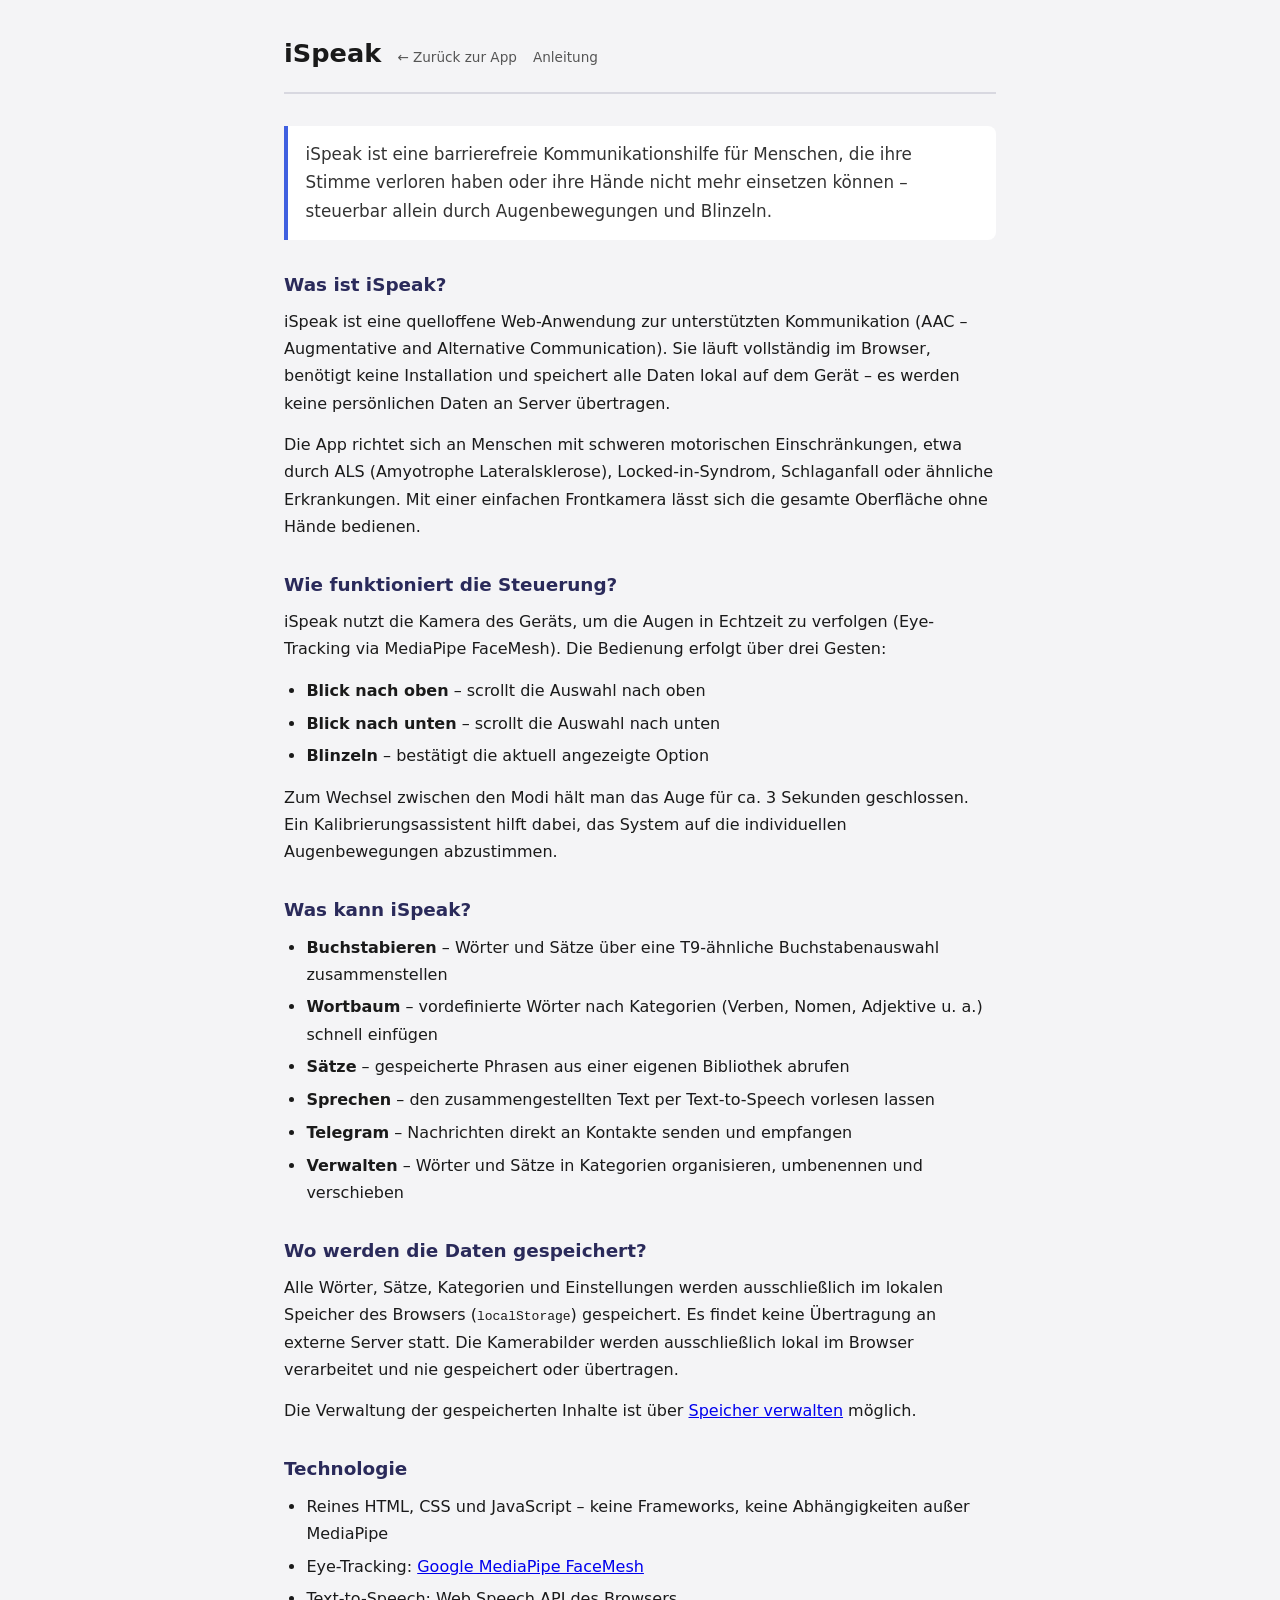
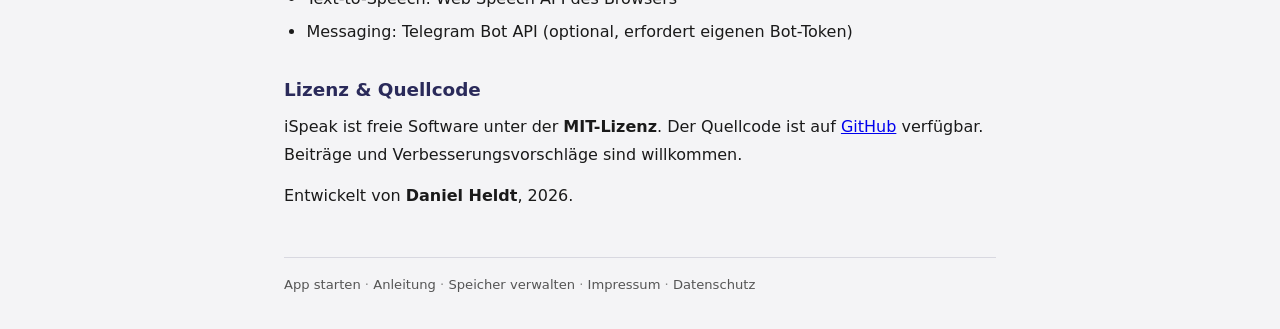
==== about.html @ f2aea65a "adding about.html and anleitung.html" ====
<!DOCTYPE html>
<html lang="de">
<head>
  <meta charset="UTF-8">
  <meta name="viewport" content="width=device-width, initial-scale=1.0">
  <title>iSpeak – Über die App</title>
  <style>
    *, *::before, *::after { margin: 0; padding: 0; box-sizing: border-box; }
    body {
      font-family: system-ui, sans-serif;
      background: #f4f4f6;
      color: #1a1a1a;
      padding: 2rem 1.5rem;
      max-width: 760px;
      margin: 0 auto;
      line-height: 1.7;
    }
    header {
      display: flex;
      align-items: baseline;
      gap: 1rem;
      margin-bottom: 2rem;
      border-bottom: 2px solid #d8d8e0;
      padding-bottom: 1rem;
    }
    header h1 { font-size: 1.6rem; }
    header a   { font-size: 0.85rem; color: #555; text-decoration: none; }
    header a:hover { text-decoration: underline; }
    h2 { font-size: 1.15rem; margin: 1.8rem 0 0.5rem; color: #2a2a5a; }
    p  { margin-bottom: 0.9rem; }
    ul { padding-left: 1.4rem; margin-bottom: 0.9rem; }
    li { margin-bottom: 0.35rem; }
    .lead {
      font-size: 1.05rem;
      color: #333;
      background: #fff;
      border-left: 4px solid #4060e0;
      padding: 0.9rem 1.1rem;
      border-radius: 0 8px 8px 0;
      margin-bottom: 1.5rem;
    }
    footer {
      margin-top: 3rem;
      padding-top: 1rem;
      border-top: 1px solid #d8d8e0;
      font-size: 0.82rem;
      color: #888;
    }
    footer a { color: #555; text-decoration: none; }
    footer a:hover { text-decoration: underline; }
  </style>
</head>
<body>

<header>
  <h1>iSpeak</h1>
  <a href="index.html">← Zurück zur App</a>
  <a href="anleitung.html">Anleitung</a>
</header>

<div class="lead">
  iSpeak ist eine barrierefreie Kommunikationshilfe für Menschen, die ihre Stimme verloren haben oder ihre Hände nicht mehr einsetzen können – steuerbar allein durch Augenbewegungen und Blinzeln.
</div>

<h2>Was ist iSpeak?</h2>
<p>
  iSpeak ist eine quelloffene Web-Anwendung zur unterstützten Kommunikation (AAC – Augmentative and Alternative Communication). Sie läuft vollständig im Browser, benötigt keine Installation und speichert alle Daten lokal auf dem Gerät – es werden keine persönlichen Daten an Server übertragen.
</p>
<p>
  Die App richtet sich an Menschen mit schweren motorischen Einschränkungen, etwa durch ALS (Amyotrophe Lateralsklerose), Locked-in-Syndrom, Schlaganfall oder ähnliche Erkrankungen. Mit einer einfachen Frontkamera lässt sich die gesamte Oberfläche ohne Hände bedienen.
</p>

<h2>Wie funktioniert die Steuerung?</h2>
<p>
  iSpeak nutzt die Kamera des Geräts, um die Augen in Echtzeit zu verfolgen (Eye-Tracking via MediaPipe FaceMesh). Die Bedienung erfolgt über drei Gesten:
</p>
<ul>
  <li><strong>Blick nach oben</strong> – scrollt die Auswahl nach oben</li>
  <li><strong>Blick nach unten</strong> – scrollt die Auswahl nach unten</li>
  <li><strong>Blinzeln</strong> – bestätigt die aktuell angezeigte Option</li>
</ul>
<p>
  Zum Wechsel zwischen den Modi hält man das Auge für ca. 3 Sekunden geschlossen. Ein Kalibrierungsassistent hilft dabei, das System auf die individuellen Augenbewegungen abzustimmen.
</p>

<h2>Was kann iSpeak?</h2>
<ul>
  <li><strong>Buchstabieren</strong> – Wörter und Sätze über eine T9-ähnliche Buchstabenauswahl zusammenstellen</li>
  <li><strong>Wortbaum</strong> – vordefinierte Wörter nach Kategorien (Verben, Nomen, Adjektive u. a.) schnell einfügen</li>
  <li><strong>Sätze</strong> – gespeicherte Phrasen aus einer eigenen Bibliothek abrufen</li>
  <li><strong>Sprechen</strong> – den zusammengestellten Text per Text-to-Speech vorlesen lassen</li>
  <li><strong>Telegram</strong> – Nachrichten direkt an Kontakte senden und empfangen</li>
  <li><strong>Verwalten</strong> – Wörter und Sätze in Kategorien organisieren, umbenennen und verschieben</li>
</ul>

<h2>Wo werden die Daten gespeichert?</h2>
<p>
  Alle Wörter, Sätze, Kategorien und Einstellungen werden ausschließlich im lokalen Speicher des Browsers (<code>localStorage</code>) gespeichert. Es findet keine Übertragung an externe Server statt. Die Kamerabilder werden ausschließlich lokal im Browser verarbeitet und nie gespeichert oder übertragen.
</p>
<p>
  Die Verwaltung der gespeicherten Inhalte ist über <a href="storage.html">Speicher verwalten</a> möglich.
</p>

<h2>Technologie</h2>
<ul>
  <li>Reines HTML, CSS und JavaScript – keine Frameworks, keine Abhängigkeiten außer MediaPipe</li>
  <li>Eye-Tracking: <a href="https://google.github.io/mediapipe/" target="_blank" rel="noopener">Google MediaPipe FaceMesh</a></li>
  <li>Text-to-Speech: Web Speech API des Browsers</li>
  <li>Messaging: Telegram Bot API (optional, erfordert eigenen Bot-Token)</li>
</ul>

<h2>Lizenz &amp; Quellcode</h2>
<p>
  iSpeak ist freie Software unter der <strong>MIT-Lizenz</strong>. Der Quellcode ist auf
  <a href="https://github.com/dheldt/iSpeak/" target="_blank" rel="noopener">GitHub</a> verfügbar.
  Beiträge und Verbesserungsvorschläge sind willkommen.
</p>
<p>Entwickelt von <strong>Daniel Heldt</strong>, 2026.</p>

<footer>
  <a href="index.html">App starten</a> ·
  <a href="anleitung.html">Anleitung</a> ·
  <a href="storage.html">Speicher verwalten</a> ·
  <a href="impressum.html">Impressum</a> ·
  <a href="datenschutzerklaerung.html">Datenschutz</a>
</footer>

</body>
</html>
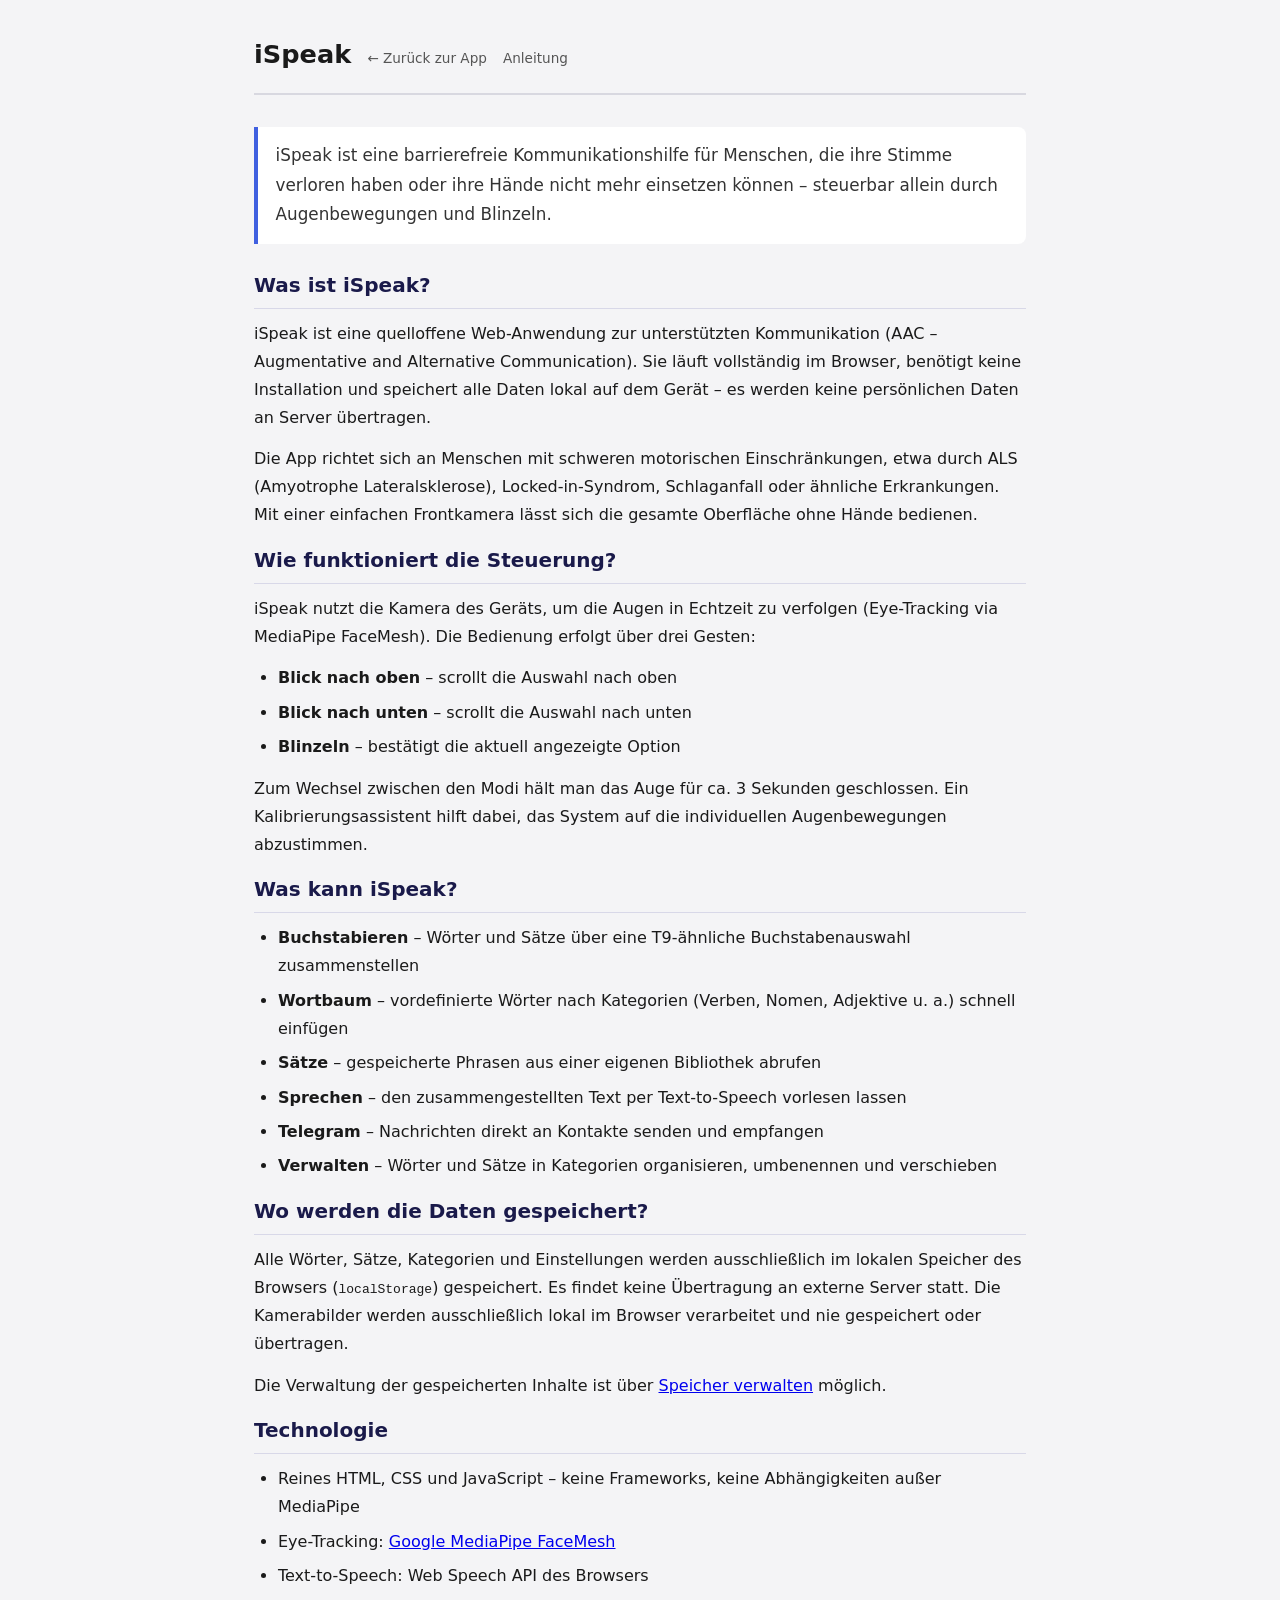
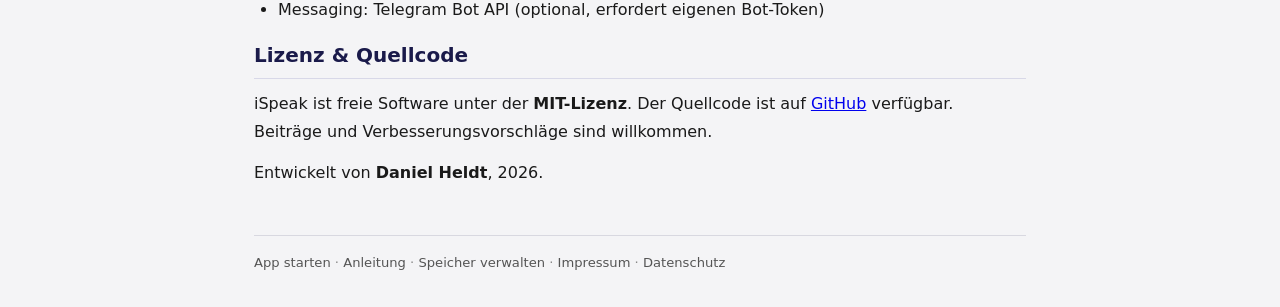
==== commit eee012ee: "extracting css" ====
--- a/about.html
+++ b/about.html
@@ -4,51 +4,7 @@
   <meta charset="UTF-8">
   <meta name="viewport" content="width=device-width, initial-scale=1.0">
   <title>iSpeak – Über die App</title>
-  <style>
-    *, *::before, *::after { margin: 0; padding: 0; box-sizing: border-box; }
-    body {
-      font-family: system-ui, sans-serif;
-      background: #f4f4f6;
-      color: #1a1a1a;
-      padding: 2rem 1.5rem;
-      max-width: 760px;
-      margin: 0 auto;
-      line-height: 1.7;
-    }
-    header {
-      display: flex;
-      align-items: baseline;
-      gap: 1rem;
-      margin-bottom: 2rem;
-      border-bottom: 2px solid #d8d8e0;
-      padding-bottom: 1rem;
-    }
-    header h1 { font-size: 1.6rem; }
-    header a   { font-size: 0.85rem; color: #555; text-decoration: none; }
-    header a:hover { text-decoration: underline; }
-    h2 { font-size: 1.15rem; margin: 1.8rem 0 0.5rem; color: #2a2a5a; }
-    p  { margin-bottom: 0.9rem; }
-    ul { padding-left: 1.4rem; margin-bottom: 0.9rem; }
-    li { margin-bottom: 0.35rem; }
-    .lead {
-      font-size: 1.05rem;
-      color: #333;
-      background: #fff;
-      border-left: 4px solid #4060e0;
-      padding: 0.9rem 1.1rem;
-      border-radius: 0 8px 8px 0;
-      margin-bottom: 1.5rem;
-    }
-    footer {
-      margin-top: 3rem;
-      padding-top: 1rem;
-      border-top: 1px solid #d8d8e0;
-      font-size: 0.82rem;
-      color: #888;
-    }
-    footer a { color: #555; text-decoration: none; }
-    footer a:hover { text-decoration: underline; }
-  </style>
+  <link rel="stylesheet" href="css/pages.css">
 </head>
 <body>
 
--- a/css/pages.css
+++ b/css/pages.css
@@ -0,0 +1,133 @@
+*, *::before, *::after { margin: 0; padding: 0; box-sizing: border-box; }
+
+body {
+  font-family: system-ui, sans-serif;
+  background: #f4f4f6;
+  color: #1a1a1a;
+  padding: 2rem 1.5rem;
+  max-width: 820px;
+  margin: 0 auto;
+  line-height: 1.75;
+}
+
+header {
+  display: flex;
+  align-items: baseline;
+  gap: 1rem;
+  flex-wrap: wrap;
+  margin-bottom: 2rem;
+  border-bottom: 2px solid #d8d8e0;
+  padding-bottom: 1rem;
+}
+header h1 { font-size: 1.6rem; }
+header a   { font-size: 0.85rem; color: #555; text-decoration: none; }
+header a:hover { text-decoration: underline; }
+
+h2 {
+  font-size: 1.25rem;
+  color: #1a1a4a;
+  margin-bottom: 0.7rem;
+  padding-bottom: 0.3rem;
+  border-bottom: 1px solid #d8d8e8;
+}
+h3 { font-size: 1rem; color: #333; margin: 1.2rem 0 0.4rem; }
+p  { margin-bottom: 0.85rem; }
+ul, ol { padding-left: 1.5rem; margin-bottom: 0.85rem; }
+li { margin-bottom: 0.4rem; }
+
+/* Lead callout (about.html) */
+.lead {
+  font-size: 1.05rem;
+  color: #333;
+  background: #fff;
+  border-left: 4px solid #4060e0;
+  padding: 0.9rem 1.1rem;
+  border-radius: 0 8px 8px 0;
+  margin-bottom: 1.5rem;
+}
+
+/* Table of contents (anleitung.html) */
+nav.toc {
+  background: #fff;
+  border: 1px solid #dde;
+  border-radius: 8px;
+  padding: 1rem 1.4rem;
+  margin-bottom: 2.5rem;
+}
+nav.toc h2 { font-size: 0.95rem; text-transform: uppercase; letter-spacing: 0.06em; color: #888; margin-bottom: 0.6rem; border: none; padding: 0; }
+nav.toc ol { padding-left: 1.4rem; }
+nav.toc li { margin-bottom: 0.2rem; }
+nav.toc a  { color: #4060e0; text-decoration: none; font-size: 0.9rem; }
+nav.toc a:hover { text-decoration: underline; }
+
+/* Sections */
+section { margin-bottom: 2.8rem; }
+
+/* Key / gesture badges */
+.kbd {
+  display: inline-block;
+  background: #e8e8f0;
+  border: 1px solid #c8c8d8;
+  border-radius: 4px;
+  padding: 1px 7px;
+  font-size: 0.82rem;
+  font-family: monospace;
+  white-space: nowrap;
+}
+.gesture {
+  display: inline-block;
+  background: #e8f0ff;
+  border: 1px solid #b8c8f0;
+  border-radius: 4px;
+  padding: 1px 8px;
+  font-size: 0.82rem;
+  white-space: nowrap;
+}
+
+/* Info / tip boxes */
+.tip {
+  background: #f0f8f0;
+  border-left: 4px solid #2a9a4a;
+  padding: 0.7rem 1rem;
+  border-radius: 0 6px 6px 0;
+  margin-bottom: 1rem;
+  font-size: 0.92rem;
+}
+.note {
+  background: #f8f4e8;
+  border-left: 4px solid #c08020;
+  padding: 0.7rem 1rem;
+  border-radius: 0 6px 6px 0;
+  margin-bottom: 1rem;
+  font-size: 0.92rem;
+}
+
+/* Tables */
+table {
+  width: 100%;
+  border-collapse: collapse;
+  margin-bottom: 1rem;
+  font-size: 0.9rem;
+}
+th {
+  background: #eeeef6;
+  text-align: left;
+  padding: 0.45rem 0.8rem;
+  border-bottom: 2px solid #d0d0e0;
+}
+td {
+  padding: 0.4rem 0.8rem;
+  border-bottom: 1px solid #e8e8f0;
+  vertical-align: top;
+}
+tr:last-child td { border-bottom: none; }
+
+footer {
+  margin-top: 3rem;
+  padding-top: 1rem;
+  border-top: 1px solid #d8d8e0;
+  font-size: 0.82rem;
+  color: #888;
+}
+footer a { color: #555; text-decoration: none; }
+footer a:hover { text-decoration: underline; }
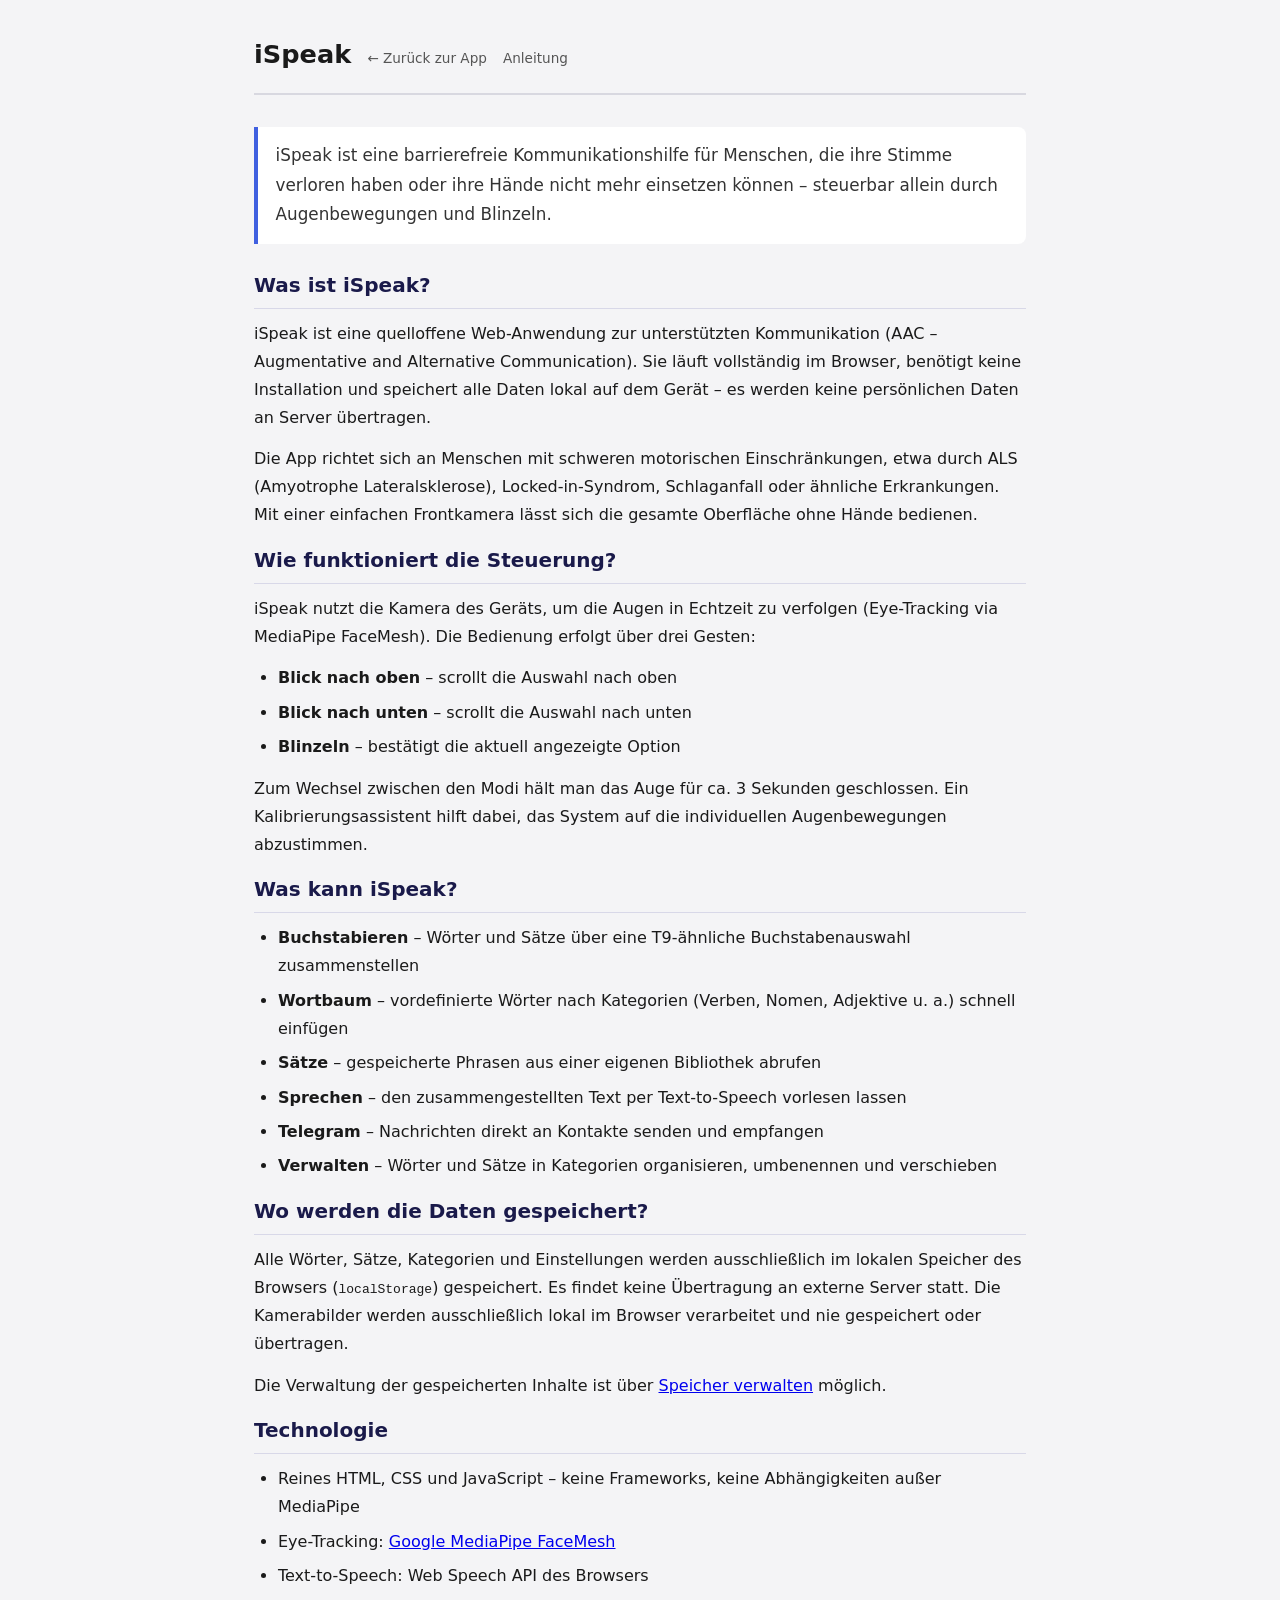
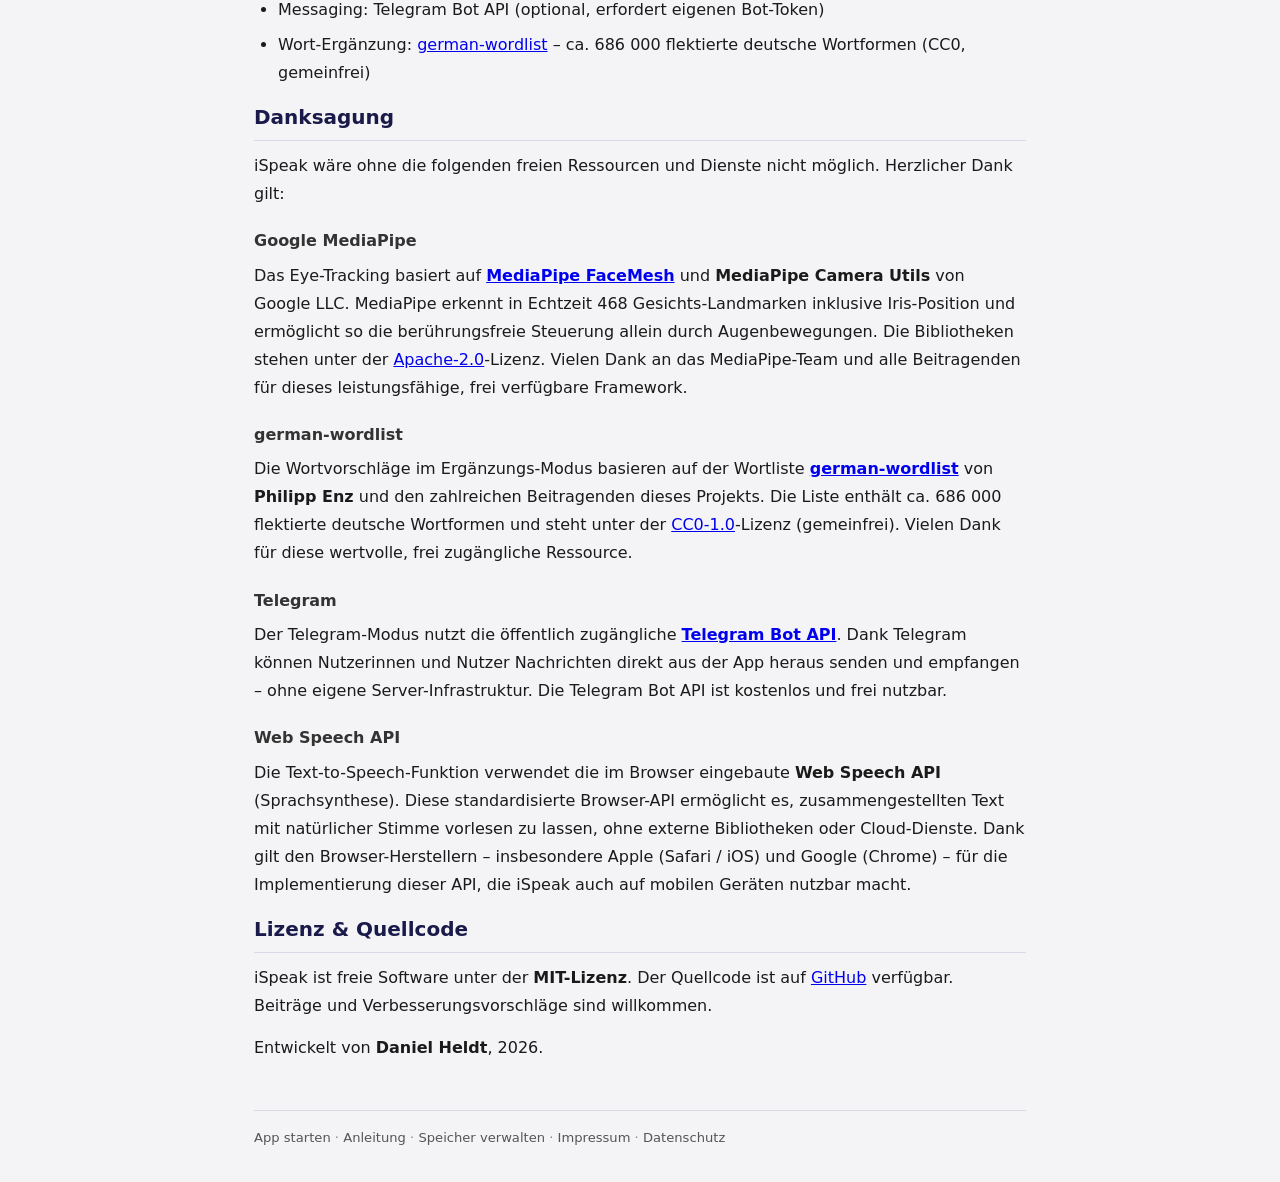
==== commit 3546c2b3: "adding completion modus" ====
--- a/about.html
+++ b/about.html
@@ -63,7 +63,51 @@
   <li>Eye-Tracking: <a href="https://google.github.io/mediapipe/" target="_blank" rel="noopener">Google MediaPipe FaceMesh</a></li>
   <li>Text-to-Speech: Web Speech API des Browsers</li>
   <li>Messaging: Telegram Bot API (optional, erfordert eigenen Bot-Token)</li>
+  <li>Wort-Ergänzung: <a href="https://github.com/enz/german-wordlist" target="_blank" rel="noopener">german-wordlist</a> – ca. 686 000 flektierte deutsche Wortformen (CC0, gemeinfrei)</li>
 </ul>
+
+<h2>Danksagung</h2>
+<p>iSpeak wäre ohne die folgenden freien Ressourcen und Dienste nicht möglich. Herzlicher Dank gilt:</p>
+
+<h3>Google MediaPipe</h3>
+<p>
+  Das Eye-Tracking basiert auf
+  <a href="https://github.com/google/mediapipe" target="_blank" rel="noopener"><strong>MediaPipe FaceMesh</strong></a>
+  und <strong>MediaPipe Camera Utils</strong> von Google LLC.
+  MediaPipe erkennt in Echtzeit 468 Gesichts-Landmarken inklusive Iris-Position und ermöglicht so die
+  berührungsfreie Steuerung allein durch Augenbewegungen.
+  Die Bibliotheken stehen unter der
+  <a href="https://www.apache.org/licenses/LICENSE-2.0" target="_blank" rel="noopener">Apache-2.0</a>-Lizenz.
+  Vielen Dank an das MediaPipe-Team und alle Beitragenden für dieses leistungsfähige, frei verfügbare Framework.
+</p>
+
+<h3>german-wordlist</h3>
+<p>
+  Die Wortvorschläge im Ergänzungs-Modus basieren auf der Wortliste
+  <a href="https://github.com/enz/german-wordlist" target="_blank" rel="noopener"><strong>german-wordlist</strong></a>
+  von <strong>Philipp Enz</strong> und den zahlreichen Beitragenden dieses Projekts.
+  Die Liste enthält ca. 686 000 flektierte deutsche Wortformen und steht unter der
+  <a href="https://creativecommons.org/publicdomain/zero/1.0/" target="_blank" rel="noopener">CC0-1.0</a>-Lizenz (gemeinfrei).
+  Vielen Dank für diese wertvolle, frei zugängliche Ressource.
+</p>
+
+<h3>Telegram</h3>
+<p>
+  Der Telegram-Modus nutzt die öffentlich zugängliche
+  <a href="https://core.telegram.org/bots/api" target="_blank" rel="noopener"><strong>Telegram Bot API</strong></a>.
+  Dank Telegram können Nutzerinnen und Nutzer Nachrichten direkt aus der App heraus senden und empfangen –
+  ohne eigene Server-Infrastruktur. Die Telegram Bot API ist kostenlos und frei nutzbar.
+</p>
+
+<h3>Web Speech API</h3>
+<p>
+  Die Text-to-Speech-Funktion verwendet die im Browser eingebaute
+  <strong>Web Speech API</strong> (Sprachsynthese).
+  Diese standardisierte Browser-API ermöglicht es, zusammengestellten Text mit natürlicher Stimme vorlesen zu lassen,
+  ohne externe Bibliotheken oder Cloud-Dienste. Dank gilt den Browser-Herstellern –
+  insbesondere Apple (Safari / iOS) und Google (Chrome) – für die Implementierung dieser API,
+  die iSpeak auch auf mobilen Geräten nutzbar macht.
+</p>
 
 <h2>Lizenz &amp; Quellcode</h2>
 <p>
